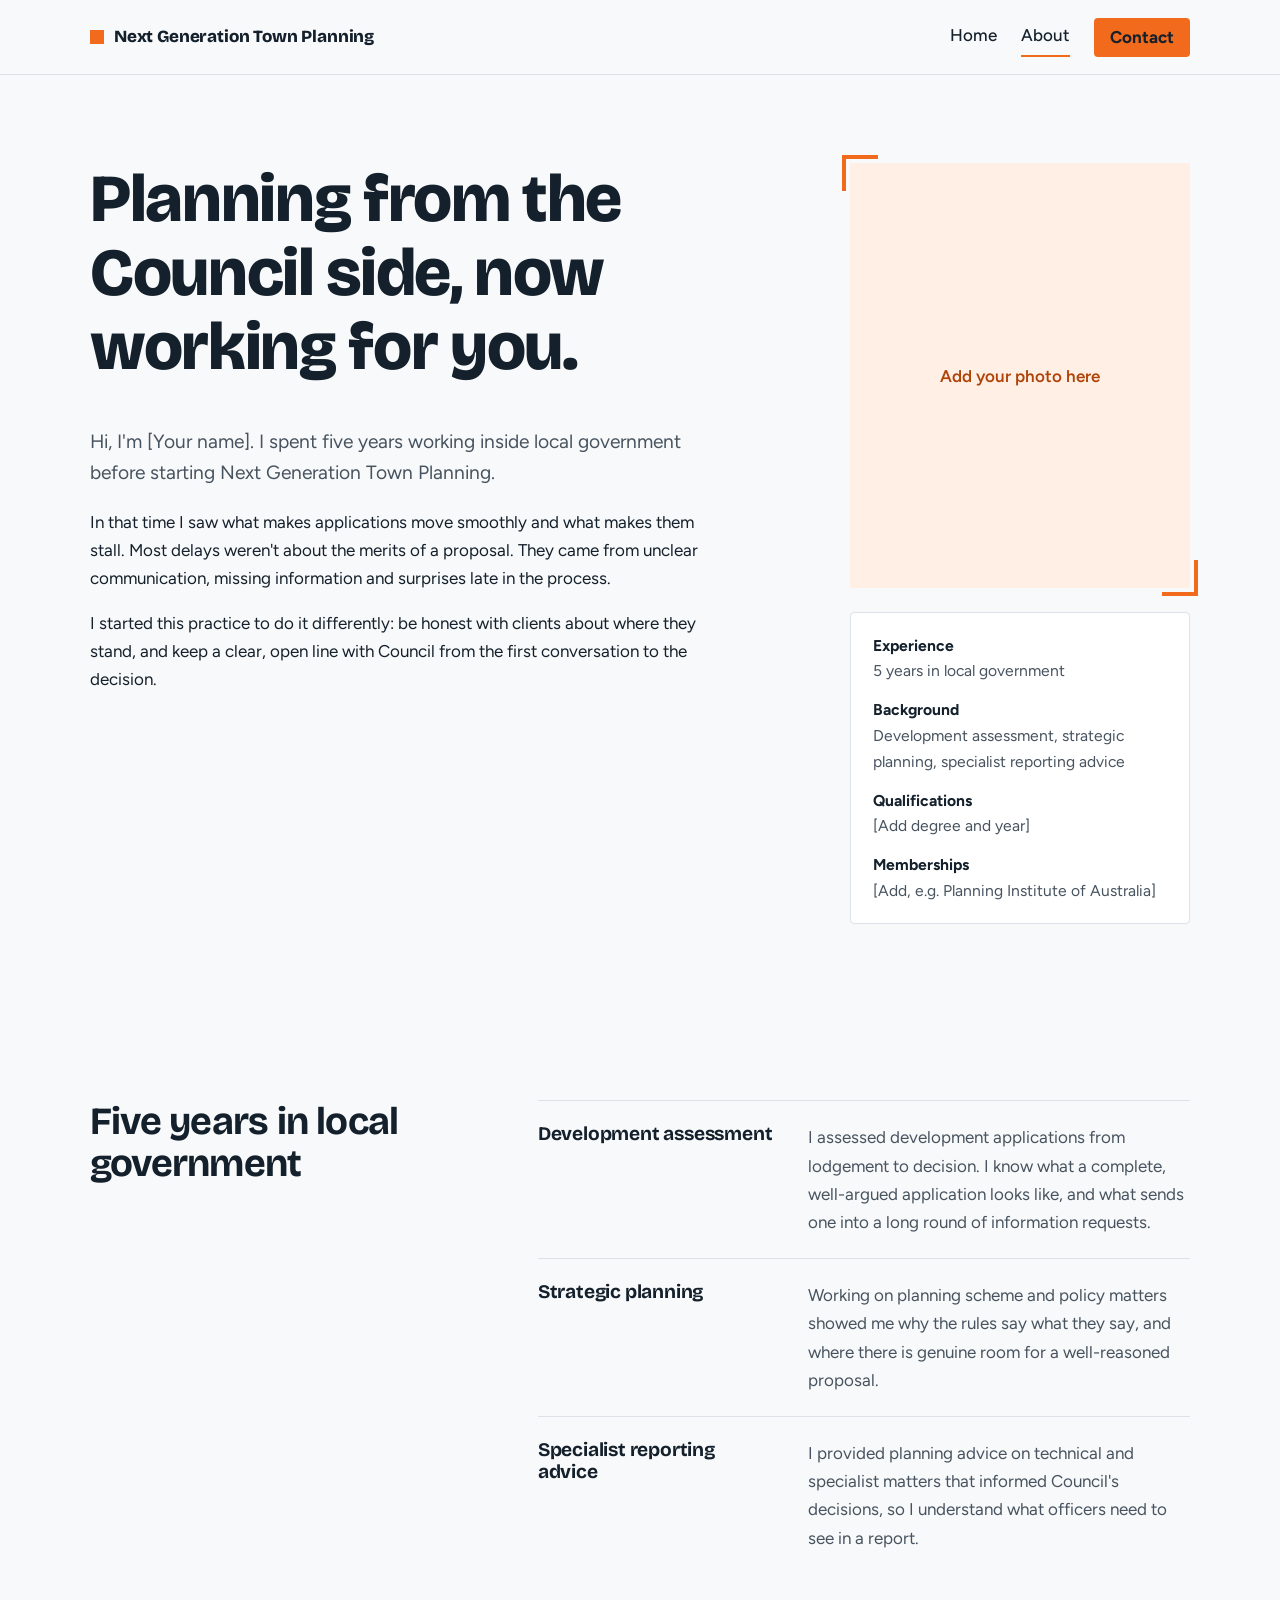
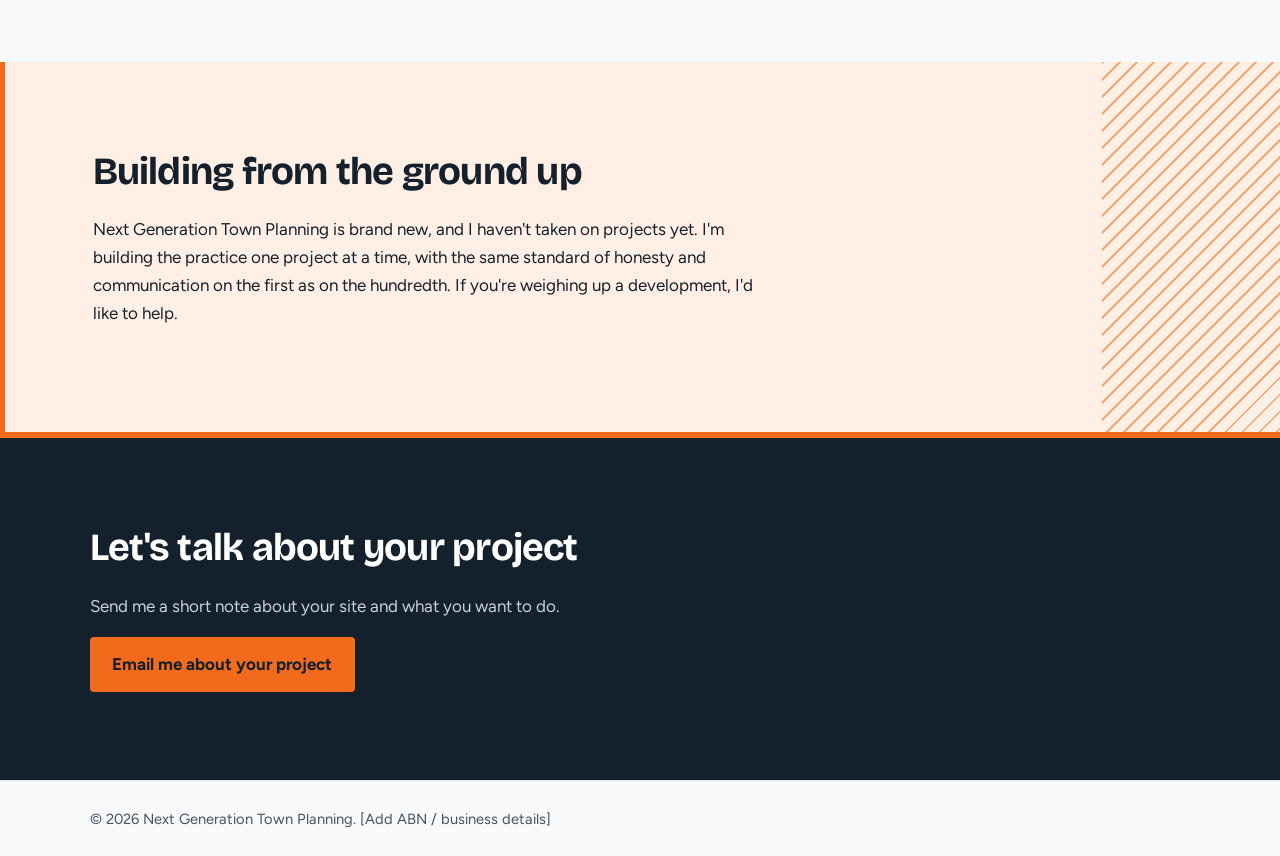
==== about.html @ 75104e39 "Add files via upload" ====
<!doctype html>
<html lang="en-AU">
<head>
<meta charset="utf-8">
<meta name="viewport" content="width=device-width, initial-scale=1">
<title>About | Next Generation Town Planning</title>
<meta name="description" content="Five years in local government across development assessment, strategic planning and specialist reporting advice, now working for clients with an open, honest approach.">
<meta name="theme-color" content="#F26A1B">
<link rel="icon" href="data:image/svg+xml,%3Csvg xmlns='http://www.w3.org/2000/svg' viewBox='0 0 8 8'%3E%3Crect width='8' height='8' fill='%23F26A1B'/%3E%3C/svg%3E">
<link rel="preconnect" href="https://fonts.googleapis.com">
<link rel="preconnect" href="https://fonts.gstatic.com" crossorigin>
<link href="https://fonts.googleapis.com/css2?family=Bricolage+Grotesque:opsz,wght@12..96,600..800&family=Figtree:wght@400..700&display=swap" rel="stylesheet">
<link rel="stylesheet" href="styles.css">
</head>
<body>
<header class="site-header">
  <div class="wrap">
    <a class="brand" href="index.html"><i></i>Next Generation Town Planning</a>
    <nav aria-label="Main">
      <a href="index.html">Home</a>
      <a href="about.html" aria-current="page">About</a>
      <a class="nav-btn" href="index.html#contact">Contact</a>
    </nav>
  </div>
</header>

<main>
<section>
  <div class="wrap split about">
    <div>
      <h1>Planning from the Council side, now working for you.</h1>
      <p class="lead">Hi, I'm [Your name]. I spent five years working inside local government before starting Next Generation Town Planning.</p>
      <p>In that time I saw what makes applications move smoothly and what makes them stall. Most delays weren't about the merits of a proposal. They came from unclear communication, missing information and surprises late in the process.</p>
      <p>I started this practice to do it differently: be honest with clients about where they stand, and keep a clear, open line with Council from the first conversation to the decision.</p>
    </div>
    <aside>
    <!-- EDIT: replace the placeholder with <img src="photo.jpg" alt="Your name"> -->
    <figure class="photo">Add your photo here</figure>
    <dl class="facts">
      <dt>Experience</dt><dd>5 years in local government</dd>
      <dt>Background</dt><dd>Development assessment, strategic planning, specialist reporting advice</dd>
      <dt>Qualifications</dt><dd>[Add degree and year]</dd>
      <dt>Memberships</dt><dd>[Add, e.g. Planning Institute of Australia]</dd>
    </dl>
    </aside>
  </div>
</section>

<section>
  <div class="wrap split">
    <h2>Five years in local government</h2>
    <div class="rows">
      <div><h3>Development assessment</h3><p>I assessed development applications from lodgement to decision. I know what a complete, well-argued application looks like, and what sends one into a long round of information requests.</p></div>
      <div><h3>Strategic planning</h3><p>Working on planning scheme and policy matters showed me why the rules say what they say, and where there is genuine room for a well-reasoned proposal.</p></div>
      <div><h3>Specialist reporting advice</h3><p>I provided planning advice on technical and specialist matters that informed Council's decisions, so I understand what officers need to see in a report.</p></div>
    </div>
  </div>
</section>

<section class="note">
  <div class="wrap">
    <h2>Building from the ground up</h2>
    <p>Next Generation Town Planning is brand new, and I haven't taken on projects yet. I'm building the practice one project at a time, with the same standard of honesty and communication on the first as on the hundredth. If you're weighing up a development, I'd like to help.</p>
  </div>
</section>

<section class="cta">
  <div class="wrap">
    <h2>Let's talk about your project</h2>
    <p>Send me a short note about your site and what you want to do.</p>
    <!-- EDIT: replace with your real email address -->
    <a class="btn" href="mailto:hello@yourdomain.com.au">Email me about your project</a>
  </div>
</section>
</main>

<footer class="site-footer">
  <div class="wrap">&copy; 2026 Next Generation Town Planning. [Add ABN / business details]</div>
</footer>
</body>
</html>
---- styles.css ----
:root{
  --ink:#14202B;--muted:#47535F;--paper:#F8F9FA;--line:#DCE2E7;
  --orange:#F26A1B;--orange-deep:#B04408;--wash:#FFEFE4;
  --head:"Bricolage Grotesque",system-ui,sans-serif;
  --body:"Figtree",system-ui,-apple-system,"Segoe UI",sans-serif;
}
*{box-sizing:border-box}
html{scroll-behavior:smooth}
body{margin:0;background:var(--paper);color:var(--ink);font:1.0625rem/1.65 var(--body)}
h1,h2,h3{font-family:var(--head);line-height:1.1;margin:0 0 .6em;letter-spacing:-.02em}
h1{font-size:clamp(2.4rem,6vw,4.2rem);font-weight:800}
h2{font-size:clamp(1.7rem,3.5vw,2.4rem);font-weight:700}
h3{font-size:1.2rem;font-weight:700;letter-spacing:-.01em}
p{margin:0 0 1em;max-width:62ch}
a{color:inherit}
:focus-visible{outline:3px solid var(--orange);outline-offset:3px}
.wrap{width:min(1100px,100% - 2.5rem);margin-inline:auto}

.site-header{border-bottom:1px solid var(--line)}
.site-header .wrap{display:flex;flex-wrap:wrap;gap:.75rem 2rem;align-items:center;justify-content:space-between;padding-block:1.1rem}
.brand{display:flex;align-items:center;gap:.6rem;font-family:var(--head);font-weight:800;text-decoration:none;letter-spacing:-.01em}
.brand i{display:block;width:.9rem;height:.9rem;background:var(--orange)}
nav{display:flex;gap:1.5rem}
nav a{text-decoration:none;font-weight:500;padding-block:.2rem;border-bottom:2px solid transparent}
nav a:hover,nav a[aria-current]{border-color:var(--orange)}

.btn{display:inline-block;background:var(--orange);color:var(--ink);font-weight:700;padding:.85rem 1.4rem;border-radius:4px;text-decoration:none}
.btn:hover{background:#FF7F3A}

section{padding-block:clamp(3rem,7vw,5.5rem)}
.lead{font-size:1.2rem;color:var(--muted)}
.hero .wrap{display:grid;gap:3rem;align-items:center}
.hero .btn{margin-top:.5rem}
.plan{width:100%;height:auto}
.plan .line{fill:none;stroke:var(--ink);stroke-width:1.5}
.plan .mid{fill:none;stroke:var(--muted);stroke-width:1.5;stroke-dasharray:10 8}
.plan .site-fill{fill:var(--wash)}
.plan .site{fill:none;stroke:var(--orange);stroke-width:3.5}
.plan text{font:600 15px var(--head);fill:var(--orange-deep)}

.split{display:grid;gap:2rem}
.rows>div{display:grid;gap:.3rem 2rem;padding-block:1.4rem;border-top:1px solid var(--line)}
.rows h3,.rows p{margin:0}
.rows p{color:var(--muted)}

.steps{list-style:none;counter-reset:s;margin:0;padding:0;display:grid;gap:2rem}
.steps li{counter-increment:s}
.steps li::before{content:counter(s);display:grid;place-items:center;width:2.2rem;height:2.2rem;margin-bottom:.8rem;background:var(--orange);color:var(--ink);font:800 1rem var(--head);border-radius:50%}
.steps p{color:var(--muted);margin:0}

.note{background:var(--wash);border-left:5px solid var(--orange)}
.cta{background:var(--ink);color:#fff}
.cta p{color:#C9D2DA}

.facts{margin:0;padding:1.2rem 1.4rem;border:1px solid var(--line);background:#fff;border-radius:4px;font-size:.98rem}
.facts dt{font-weight:700;margin-top:.8rem}
.facts dt:first-child{margin-top:0}
.facts dd{margin:0;color:var(--muted)}

.site-footer{padding-block:1.6rem;border-top:1px solid var(--line);font-size:.92rem;color:var(--muted)}

@media(min-width:760px){
  .rows>div{grid-template-columns:minmax(0,1fr) minmax(0,1.6fr)}
  .steps{grid-template-columns:repeat(4,1fr);gap:1.5rem}
}
@media(min-width:860px){
  .hero .wrap{grid-template-columns:1.15fr .85fr}
  .split{grid-template-columns:1fr 1.7fr;gap:4rem}
}
@media(prefers-reduced-motion:no-preference){
  .plan .draw{stroke-dasharray:1;stroke-dashoffset:1;animation:draw 1.8s ease-out forwards}
  .plan .site{animation-delay:1s}
  .plan .site-fill,.plan text{opacity:0;animation:fade .7s 2.2s forwards}
  @keyframes draw{to{stroke-dashoffset:0}}
  @keyframes fade{to{opacity:1}}
}

.cta{border-top:6px solid var(--orange)}

/* nav button */
nav a.nav-btn{background:var(--orange);padding:.35rem 1rem;border-radius:4px;font-weight:700;border-bottom:0}
nav a.nav-btn:hover{background:#FF7F3A}

/* fact band */
.band{background:var(--orange);padding-block:1.5rem}
.band .wrap{display:grid;gap:1rem 2.5rem}
.band b{display:block;font:700 1.1rem/1.3 var(--head);letter-spacing:-.01em}
.band span{font-size:.95rem}

/* zoning-hatch edge on note */
.note{position:relative;overflow:hidden}
.note .wrap{position:relative}

/* about photo frame */
.photo{position:relative;margin:0 0 1.5rem;aspect-ratio:4/5;display:grid;place-items:center;background:var(--wash);color:var(--orange-deep);font-weight:600}
.photo img{width:100%;height:100%;object-fit:cover;display:block}
.photo::before,.photo::after{content:"";position:absolute;width:32px;height:32px;border:0 solid var(--orange)}
.photo::before{top:-8px;left:-8px;border-width:4px 0 0 4px}
.photo::after{bottom:-8px;right:-8px;border-width:0 4px 4px 0}

@media(min-width:760px){
  .band .wrap{grid-template-columns:repeat(3,1fr)}
  .band .wrap>div+div{border-left:1px solid rgba(20,32,43,.3);padding-left:2.5rem}
  .steps li{position:relative}
  .steps li:not(:last-child)::after{content:"";position:absolute;top:1.1rem;left:3rem;right:-1rem;border-top:2px dashed var(--orange)}
}
@media(min-width:860px){
  .note::after{content:"";position:absolute;top:0;right:0;bottom:0;width:14%;background:repeating-linear-gradient(135deg,var(--orange) 0 2px,transparent 2px 12px);opacity:.55}
}

/* site-check drawing sheet */
.sheet{background:#fff;border:1px solid var(--line);border-top:5px solid var(--orange);padding:1rem 1.2rem 1.3rem}
.plan{display:block;background-image:linear-gradient(#EEF1F4 1px,transparent 1px),linear-gradient(90deg,#EEF1F4 1px,transparent 1px);background-size:20px 20px}
.plan .env{fill:none;stroke:var(--orange);stroke-width:1.5;stroke-dasharray:5 4}
.plan .pin circle{fill:var(--orange);stroke:#fff;stroke-width:2}
.plan .pin text{fill:var(--ink);font:800 13px var(--head);text-anchor:middle;dominant-baseline:central}
.legend-title{max-width:none;margin:1rem 0 .7rem;padding-top:.9rem;border-top:1px solid var(--line);font:700 1rem var(--head)}
.legend{list-style:none;counter-reset:l;margin:0;padding:0;display:grid;gap:.45rem;font-size:.95rem}
.legend li{counter-increment:l;display:flex;gap:.7rem;align-items:center}
.legend li::before{content:counter(l);flex:none;display:grid;place-items:center;width:1.4rem;height:1.4rem;border-radius:50%;background:var(--orange);font:800 .8rem var(--head)}
@media(prefers-reduced-motion:no-preference){
  .plan .pin circle{opacity:0;animation:fade .5s forwards}
  .plan .pin circle,.plan .pin text{animation-delay:var(--d,2.3s)}
}

/* about page layout */
.split.about aside{max-width:340px}

/* outcomes infographic */
button.btn{border:0;font:inherit;font-weight:700;cursor:pointer}
.lab{display:grid;gap:2rem;margin-top:2rem;background:#fff;border:1px solid var(--line);border-top:5px solid var(--orange);padding:1.4rem}
.controls{display:grid;gap:1.3rem;align-content:start}
.controls label{display:grid;grid-template-columns:1fr auto;gap:.3rem 1rem;font-weight:700}
.controls output{font-weight:500;color:var(--orange-deep);text-align:right}
.controls input{grid-column:1/-1;width:100%;accent-color:var(--orange)}
.controls .btn{justify-self:start}
.route{display:block;width:100%;height:auto}
.route .ghost{fill:none;stroke:var(--line);stroke-width:2;stroke-dasharray:6 6}
.route #route-line{fill:none;stroke:var(--orange);stroke-width:3.5;stroke-linecap:round;stroke-linejoin:round}
.route circle{fill:var(--ink)}
.route text{font:600 14px var(--head);fill:var(--muted)}
.meter{height:10px;background:var(--line);border-radius:5px;overflow:hidden}
.meter i{display:block;height:100%;background:var(--orange);transition:width .3s}
.verdict{margin:1rem 0 0;min-height:4.2em}
.verdict b{display:block;font:700 1.25rem var(--head)}
.fine{margin:1rem 0 0;font-size:.9rem;color:var(--muted)}
@media(min-width:860px){
  .split.about{grid-template-columns:minmax(0,1.5fr) minmax(0,1fr)}
  .split.about aside{justify-self:end;width:100%}
  .lab{grid-template-columns:1fr 1.3fr;gap:3rem;padding:2rem}
}
@media(prefers-reduced-motion:reduce){.meter i{transition:none}}
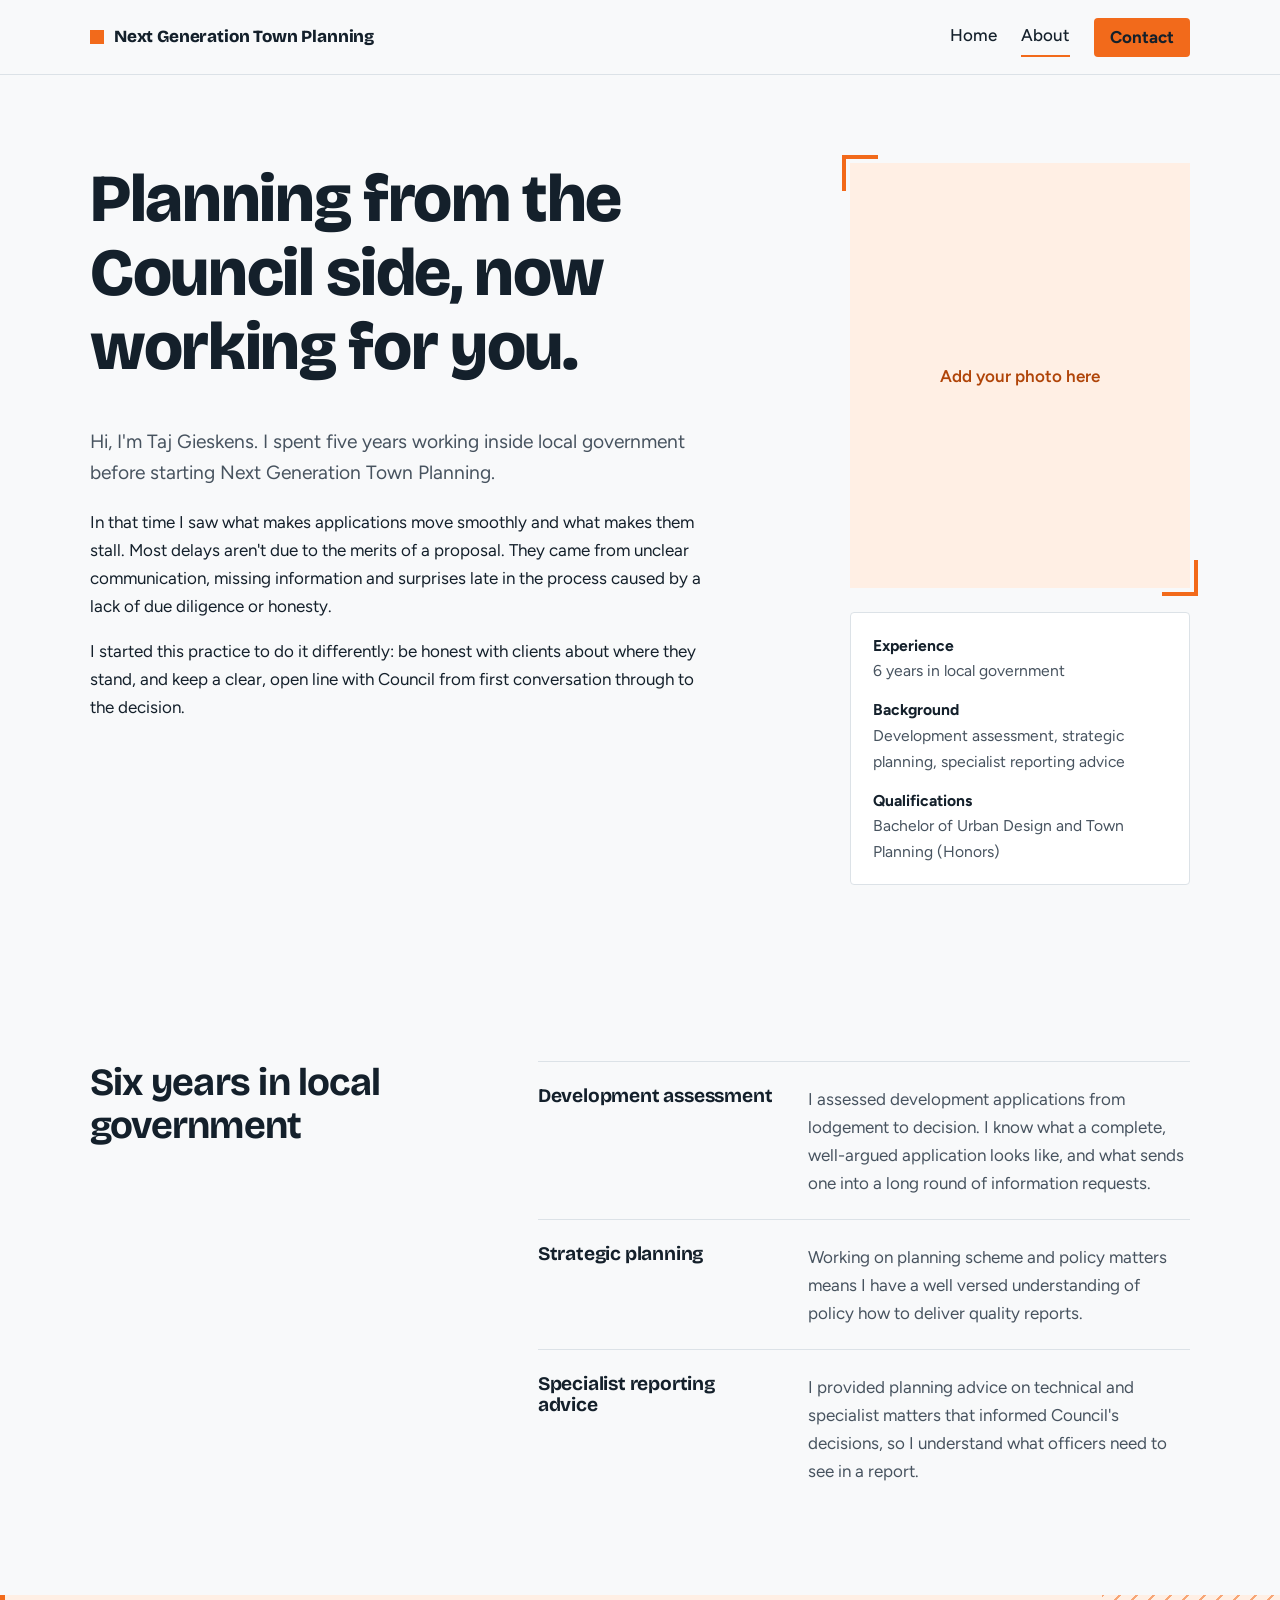
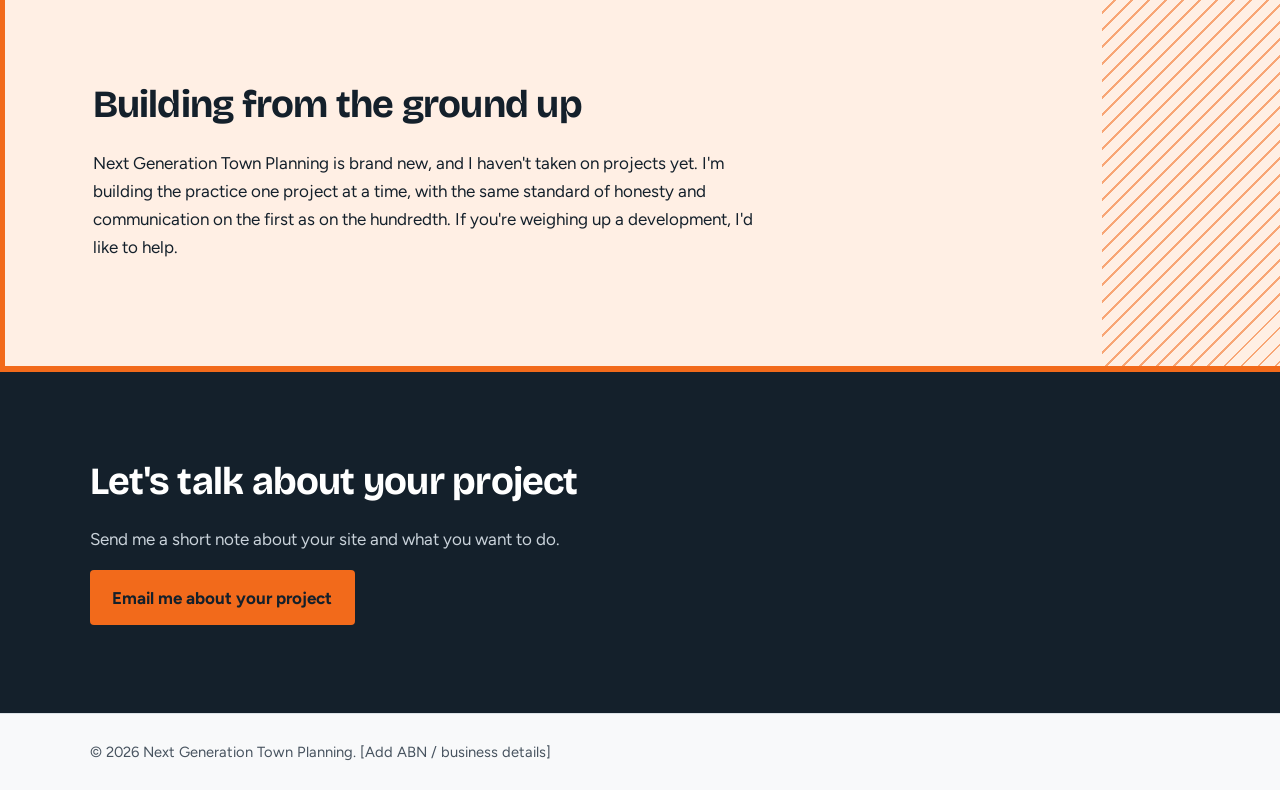
==== commit 34d6c6e0: "Revise personal introduction and experience in about.html Updated personal information and experienc" ====
--- a/about.html
+++ b/about.html
@@ -29,18 +29,17 @@
   <div class="wrap split about">
     <div>
       <h1>Planning from the Council side, now working for you.</h1>
-      <p class="lead">Hi, I'm [Your name]. I spent five years working inside local government before starting Next Generation Town Planning.</p>
-      <p>In that time I saw what makes applications move smoothly and what makes them stall. Most delays weren't about the merits of a proposal. They came from unclear communication, missing information and surprises late in the process.</p>
-      <p>I started this practice to do it differently: be honest with clients about where they stand, and keep a clear, open line with Council from the first conversation to the decision.</p>
+      <p class="lead">Hi, I'm Taj Gieskens. I spent five years working inside local government before starting Next Generation Town Planning.</p>
+      <p>In that time I saw what makes applications move smoothly and what makes them stall. Most delays aren't due to the merits of a proposal. They came from unclear communication, missing information and surprises late in the process caused by a lack of due diligence or honesty.</p>
+      <p>I started this practice to do it differently: be honest with clients about where they stand, and keep a clear, open line with Council from first conversation through to the decision.</p>
     </div>
     <aside>
     <!-- EDIT: replace the placeholder with <img src="photo.jpg" alt="Your name"> -->
     <figure class="photo">Add your photo here</figure>
     <dl class="facts">
-      <dt>Experience</dt><dd>5 years in local government</dd>
+      <dt>Experience</dt><dd>6 years in local government</dd>
       <dt>Background</dt><dd>Development assessment, strategic planning, specialist reporting advice</dd>
-      <dt>Qualifications</dt><dd>[Add degree and year]</dd>
-      <dt>Memberships</dt><dd>[Add, e.g. Planning Institute of Australia]</dd>
+      <dt>Qualifications</dt><dd>Bachelor of Urban Design and Town Planning (Honors)</dd>
     </dl>
     </aside>
   </div>
@@ -48,10 +47,10 @@
 
 <section>
   <div class="wrap split">
-    <h2>Five years in local government</h2>
+    <h2>Six years in local government</h2>
     <div class="rows">
       <div><h3>Development assessment</h3><p>I assessed development applications from lodgement to decision. I know what a complete, well-argued application looks like, and what sends one into a long round of information requests.</p></div>
-      <div><h3>Strategic planning</h3><p>Working on planning scheme and policy matters showed me why the rules say what they say, and where there is genuine room for a well-reasoned proposal.</p></div>
+      <div><h3>Strategic planning</h3><p>Working on planning scheme and policy matters means I have a well versed understanding of policy how to deliver quality reports.</p></div>
       <div><h3>Specialist reporting advice</h3><p>I provided planning advice on technical and specialist matters that informed Council's decisions, so I understand what officers need to see in a report.</p></div>
     </div>
   </div>
@@ -69,7 +68,7 @@
     <h2>Let's talk about your project</h2>
     <p>Send me a short note about your site and what you want to do.</p>
     <!-- EDIT: replace with your real email address -->
-    <a class="btn" href="mailto:hello@yourdomain.com.au">Email me about your project</a>
+    <a class="btn" href="mailto:planning@ngconsulting.group">Email me about your project</a>
   </div>
 </section>
 </main>
